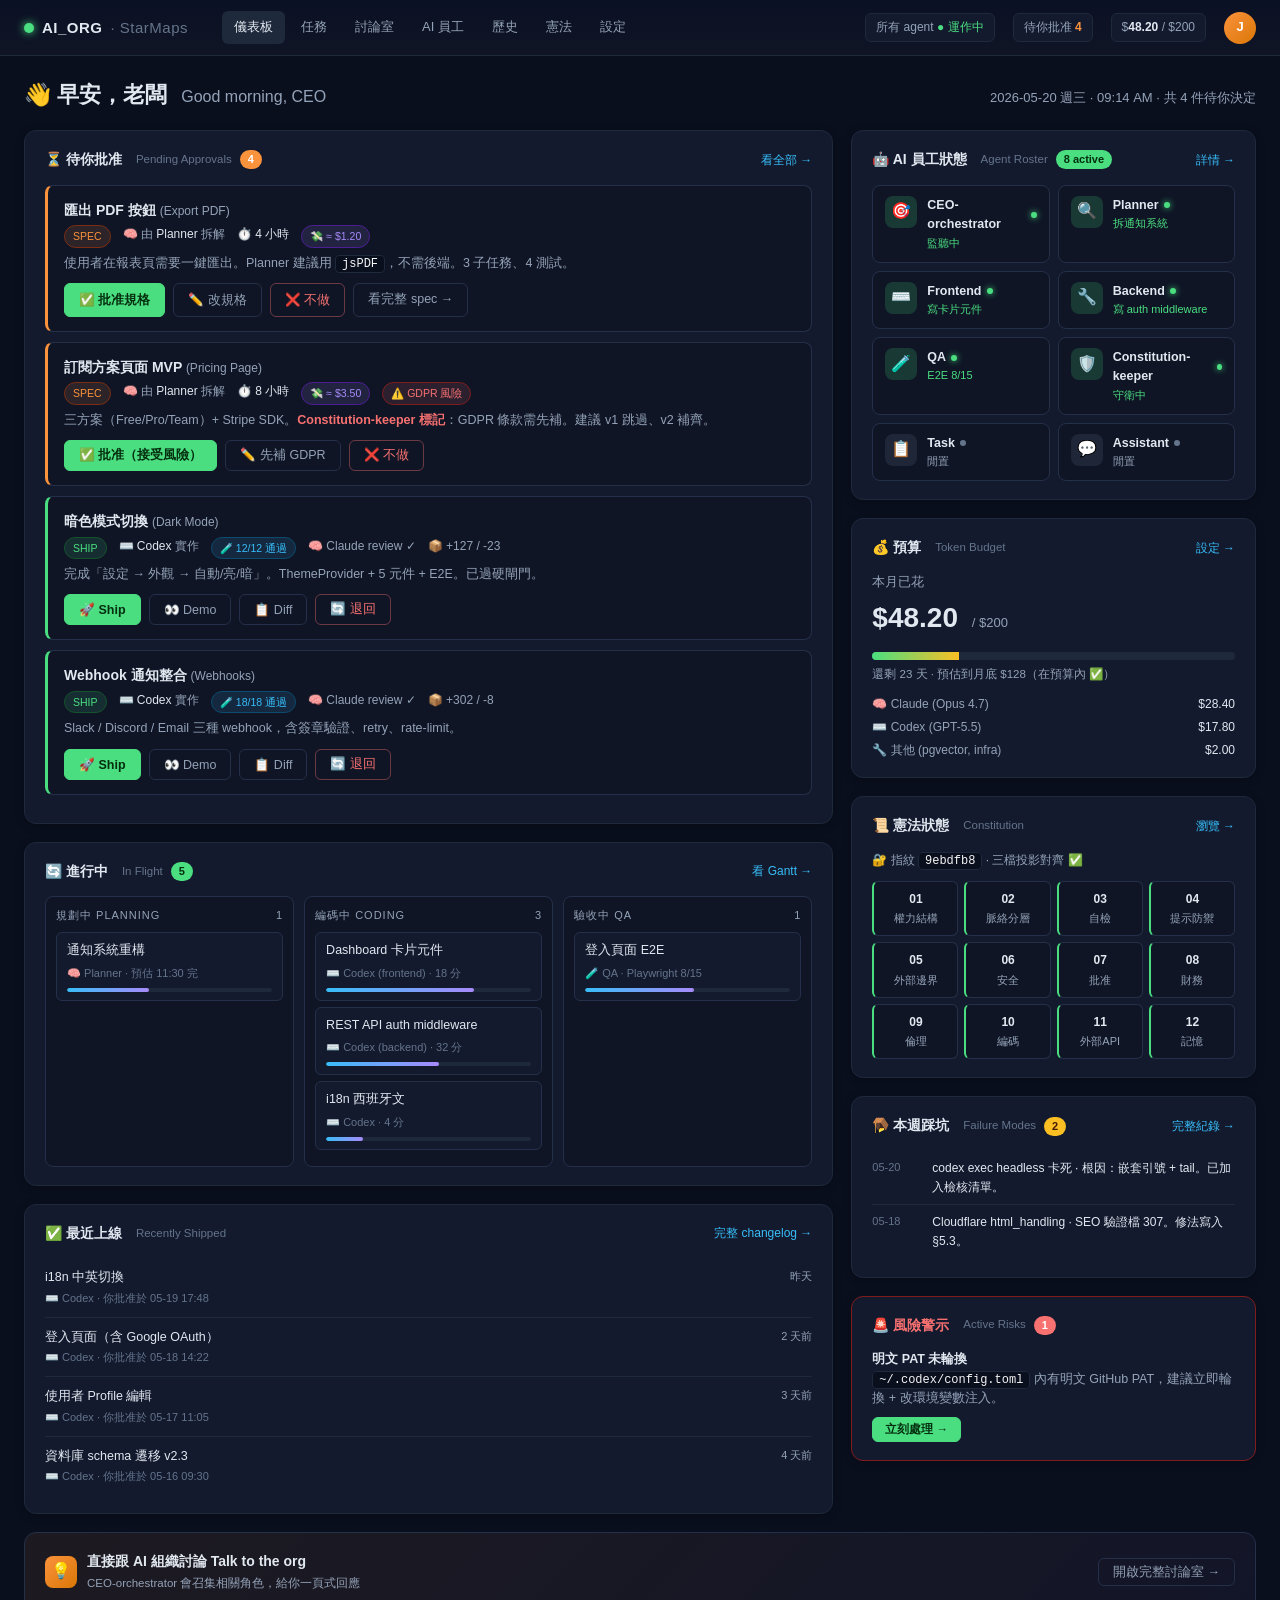
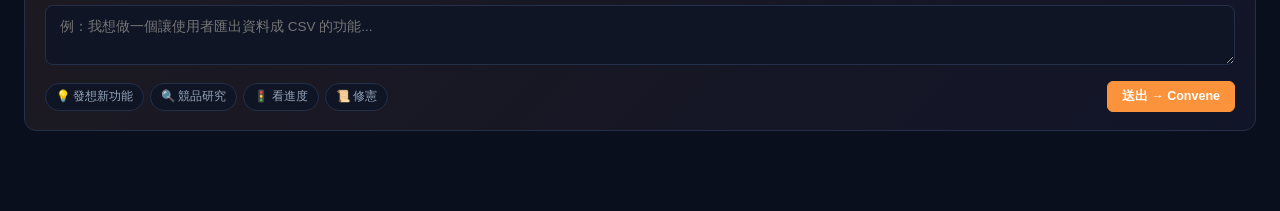
==== index.html @ 7b2057f3 "feat: AI_ORG dashboard demo — 7 interactive pages 7 static pages showing what a boss's day looks lik" ====
<!DOCTYPE html>
<html lang="zh-Hant">
<head>
<meta charset="UTF-8">
<title>AI_ORG · 儀表板 (Dashboard)</title>
<link rel="stylesheet" href="styles.css">
<style>
  .approval-item {
    background: var(--panel-2);
    border: 1px solid var(--border-soft);
    border-left: 3px solid var(--boss);
    border-radius: 8px;
    padding: 14px 16px;
    margin-bottom: 10px;
    transition: transform 0.15s, opacity 0.4s;
  }
  .approval-item.shipping { border-left-color: var(--ok); }
  .approval-item.removing { opacity: 0; transform: translateX(20px); }
  .approval-item .title { font-weight: 600; font-size: 14px; margin-bottom: 4px; }
  .approval-item .meta { font-size: 12px; color: var(--muted); display: flex; flex-wrap: wrap; gap: 12px; }
  .approval-item .meta span b { color: var(--text); font-weight: 500; }
  .approval-item .desc { font-size: 12.5px; color: var(--muted); margin: 6px 0 10px; }
  .approval-item .actions { display: flex; gap: 8px; margin-top: 4px; flex-wrap: wrap; }

  .kanban { display: grid; grid-template-columns: repeat(3, 1fr); gap: 10px; }
  .kanban-col { background: var(--panel-2); border: 1px solid var(--border-soft); border-radius: 8px; padding: 10px; min-height: 120px; }
  .kcol-head { font-size: 11px; color: var(--muted); text-transform: uppercase; letter-spacing: 1px; margin-bottom: 8px; display: flex; justify-content: space-between; }
  .kanban-card { background: var(--panel); border: 1px solid var(--border-soft); border-radius: 6px; padding: 8px 10px; margin-bottom: 6px; font-size: 12.5px; }
  .kanban-card .k-title { color: var(--text); margin-bottom: 4px; font-weight: 500; }
  .kanban-card .k-meta { color: var(--dim); font-size: 11px; }
  .progress { height: 4px; background: var(--border); border-radius: 999px; margin-top: 6px; overflow: hidden; }
  .progress .bar { height: 100%; background: linear-gradient(90deg, var(--accent), var(--accent-2)); border-radius: 999px; transition: width 0.5s; }

  .agents { display: grid; grid-template-columns: repeat(2, 1fr); gap: 8px; }
  .agent { background: var(--panel-2); border: 1px solid var(--border-soft); border-radius: 8px; padding: 10px 12px; display: flex; gap: 10px; }
  .agent .icon { width: 32px; height: 32px; border-radius: 8px; display: flex; align-items: center; justify-content: center; font-size: 16px; flex-shrink: 0; }
  .agent.active .icon { background: rgba(74,222,128,0.18); }
  .agent.idle .icon { background: rgba(100,116,139,0.18); }
  .agent .body { flex: 1; min-width: 0; }
  .agent .name { font-size: 12.5px; font-weight: 600; color: var(--text); display: flex; align-items: center; gap: 5px; }
  .agent .status { font-size: 11px; color: var(--muted); white-space: nowrap; overflow: hidden; text-overflow: ellipsis; }
  .agent.active .status { color: var(--ok); }
  .status-dot { width: 6px; height: 6px; border-radius: 50%; background: var(--dim); }
  .agent.active .status-dot { background: var(--ok); box-shadow: 0 0 6px var(--ok); }

  .stat-big { font-size: 28px; font-weight: 700; margin: 4px 0 0; }
  .stat-big .sub { font-size: 13px; color: var(--muted); font-weight: 400; margin-left: 6px; }
  .budget-bar { height: 8px; background: var(--border); border-radius: 999px; margin: 12px 0 6px; overflow: hidden; }
  .budget-bar .fill { height: 100%; background: linear-gradient(90deg, var(--ok), var(--warn)); }
  .breakdown { display: flex; flex-direction: column; gap: 4px; font-size: 12px; color: var(--muted); margin-top: 12px; }
  .breakdown .row { display: flex; justify-content: space-between; }
  .breakdown .row b { color: var(--text); font-weight: 500; }

  .ship-item { padding: 10px 0; border-bottom: 1px solid var(--border); display: flex; justify-content: space-between; font-size: 12.5px; }
  .ship-item:last-child { border-bottom: none; }
  .ship-item .ship-title { color: var(--text); font-weight: 500; }
  .ship-item .ship-meta { color: var(--dim); font-size: 11px; margin-top: 2px; }
  .ship-item .ship-time { color: var(--muted); font-size: 11px; white-space: nowrap; }

  .constitution-grid { display: grid; grid-template-columns: repeat(4, 1fr); gap: 6px; }
  .article { background: var(--panel-2); border: 1px solid var(--border-soft); border-radius: 6px; padding: 8px; text-align: center; font-size: 11px; color: var(--muted); border-left: 2px solid var(--ok); }
  .article b { display: block; color: var(--text); font-size: 12px; font-weight: 600; margin-bottom: 2px; }

  .ideate { background: linear-gradient(135deg, rgba(251,146,60,0.08), rgba(167,139,250,0.05)); border: 1px solid var(--border-soft); border-radius: 12px; padding: 18px 20px; margin-top: 18px; }
  .ideate textarea { width: 100%; background: var(--panel-2); border: 1px solid var(--border-soft); border-radius: 8px; color: var(--text); padding: 12px 14px; font-family: inherit; font-size: 13.5px; resize: vertical; min-height: 60px; margin-bottom: 10px; }
  .ideate textarea:focus { outline: none; border-color: var(--accent); }
  .quick-chips { display: flex; flex-wrap: wrap; gap: 6px; }
  .chip { background: var(--panel-2); border: 1px solid var(--border-soft); padding: 4px 10px; border-radius: 999px; font-size: 11.5px; color: var(--muted); cursor: pointer; }
  .chip:hover { color: var(--text); border-color: var(--accent); }

  .fm-item { display: flex; gap: 10px; padding: 8px 0; border-bottom: 1px solid var(--border); font-size: 12px; }
  .fm-item:last-child { border-bottom: none; }
  .fm-item .fm-date { color: var(--dim); flex-shrink: 0; font-size: 11px; min-width: 50px; }
  .fm-item b { color: var(--text); font-weight: 500; }

  @media (max-width: 1100px) { .kanban, .agents { grid-template-columns: 1fr; } .constitution-grid { grid-template-columns: repeat(3, 1fr); } }
</style>
</head>
<body>

<div id="topbar-slot" data-active="index"></div>

<div class="container">
  <div class="hero">
    <h1>👋 早安，老闆 <span class="greet">Good morning, CEO</span></h1>
    <div class="date">2026-05-20 週三 · 09:14 AM · 共 4 件待你決定</div>
  </div>

  <div class="grid">
    <div class="col">
      <!-- Pending Approvals -->
      <div class="card">
        <div class="card-head">
          <h3>⏳ 待你批准 <span class="en">Pending Approvals</span> <span class="count" id="pending-badge">4</span></h3>
          <a class="more" href="tasks.html">看全部 →</a>
        </div>

        <div id="approvals">
          <div class="approval-item" data-id="spec-pdf">
            <div class="title">匯出 PDF 按鈕 <span style="color:var(--muted);font-weight:400;font-size:12px">(Export PDF)</span></div>
            <div class="meta">
              <span class="badge spec">SPEC</span>
              <span>🧠 由 <b>Planner</b> 拆解</span>
              <span>⏱️ <b>4 小時</b></span>
              <span class="badge cost">💸 ≈ $1.20</span>
            </div>
            <div class="desc">使用者在報表頁需要一鍵匯出。Planner 建議用 <code>jsPDF</code>，不需後端。3 子任務、4 測試。</div>
            <div class="actions">
              <button class="btn primary" onclick="approveItem('spec-pdf', '✅ 匯出 PDF 已批准，Codex 已開工')">✅ 批准規格</button>
              <button class="btn" onclick="showToast('✏️','改規格 modal 開啟（demo）')">✏️ 改規格</button>
              <button class="btn danger" onclick="rejectItem('spec-pdf')">❌ 不做</button>
              <a class="btn ghost" href="tasks.html">看完整 spec →</a>
            </div>
          </div>

          <div class="approval-item" data-id="spec-pricing">
            <div class="title">訂閱方案頁面 MVP <span style="color:var(--muted);font-weight:400;font-size:12px">(Pricing Page)</span></div>
            <div class="meta">
              <span class="badge spec">SPEC</span>
              <span>🧠 由 <b>Planner</b> 拆解</span>
              <span>⏱️ <b>8 小時</b></span>
              <span class="badge cost">💸 ≈ $3.50</span>
              <span class="badge risk">⚠️ GDPR 風險</span>
            </div>
            <div class="desc">三方案（Free/Pro/Team）+ Stripe SDK。<b style="color:var(--danger)">Constitution-keeper 標記</b>：GDPR 條款需先補。建議 v1 跳過、v2 補齊。</div>
            <div class="actions">
              <button class="btn primary" onclick="approveItem('spec-pricing','✅ 訂閱方案已批准（接受 GDPR 風險）')">✅ 批准（接受風險）</button>
              <button class="btn" onclick="showToast('📜','將觸發修憲流程')">✏️ 先補 GDPR</button>
              <button class="btn danger" onclick="rejectItem('spec-pricing')">❌ 不做</button>
            </div>
          </div>

          <div class="approval-item shipping" data-id="ship-dark">
            <div class="title">暗色模式切換 <span style="color:var(--muted);font-weight:400;font-size:12px">(Dark Mode)</span></div>
            <div class="meta">
              <span class="badge ship">SHIP</span>
              <span>⌨️ <b>Codex</b> 實作</span>
              <span class="badge test">🧪 12/12 通過</span>
              <span>🧠 Claude review ✓</span>
              <span>📦 +127 / -23</span>
            </div>
            <div class="desc">完成「設定 → 外觀 → 自動/亮/暗」。ThemeProvider + 5 元件 + E2E。已過硬閘門。</div>
            <div class="actions">
              <button class="btn primary" onclick="approveItem('ship-dark','🚀 暗色模式已上線')">🚀 Ship</button>
              <button class="btn" onclick="showToast('👀','demo 影片載入中')">👀 Demo</button>
              <button class="btn" onclick="showToast('📋','diff viewer 開啟')">📋 Diff</button>
              <button class="btn danger" onclick="rejectItem('ship-dark')">🔄 退回</button>
            </div>
          </div>

          <div class="approval-item shipping" data-id="ship-webhook">
            <div class="title">Webhook 通知整合 <span style="color:var(--muted);font-weight:400;font-size:12px">(Webhooks)</span></div>
            <div class="meta">
              <span class="badge ship">SHIP</span>
              <span>⌨️ <b>Codex</b> 實作</span>
              <span class="badge test">🧪 18/18 通過</span>
              <span>🧠 Claude review ✓</span>
              <span>📦 +302 / -8</span>
            </div>
            <div class="desc">Slack / Discord / Email 三種 webhook，含簽章驗證、retry、rate-limit。</div>
            <div class="actions">
              <button class="btn primary" onclick="approveItem('ship-webhook','🚀 Webhook 已上線')">🚀 Ship</button>
              <button class="btn" onclick="showToast('👀','demo 載入')">👀 Demo</button>
              <button class="btn" onclick="showToast('📋','diff viewer 開啟')">📋 Diff</button>
              <button class="btn danger" onclick="rejectItem('ship-webhook')">🔄 退回</button>
            </div>
          </div>
        </div>

        <div id="approvals-empty" style="display:none; text-align:center; padding:30px; color:var(--muted)">
          🎉 全部處理完了！Inbox zero. 享受你的策略時間吧。
        </div>
      </div>

      <!-- Kanban -->
      <div class="card">
        <div class="card-head">
          <h3>🔄 進行中 <span class="en">In Flight</span> <span class="count ok">5</span></h3>
          <a class="more" href="tasks.html">看 Gantt →</a>
        </div>
        <div class="kanban">
          <div class="kanban-col">
            <div class="kcol-head"><span>規劃中 Planning</span><span>1</span></div>
            <div class="kanban-card">
              <div class="k-title">通知系統重構</div>
              <div class="k-meta">🧠 Planner · 預估 11:30 完</div>
              <div class="progress"><div class="bar" style="width:40%"></div></div>
            </div>
          </div>
          <div class="kanban-col">
            <div class="kcol-head"><span>編碼中 Coding</span><span>3</span></div>
            <div class="kanban-card">
              <div class="k-title">Dashboard 卡片元件</div>
              <div class="k-meta">⌨️ Codex (frontend) · 18 分</div>
              <div class="progress"><div class="bar" style="width:72%"></div></div>
            </div>
            <div class="kanban-card">
              <div class="k-title">REST API auth middleware</div>
              <div class="k-meta">⌨️ Codex (backend) · 32 分</div>
              <div class="progress"><div class="bar" style="width:55%"></div></div>
            </div>
            <div class="kanban-card">
              <div class="k-title">i18n 西班牙文</div>
              <div class="k-meta">⌨️ Codex · 4 分</div>
              <div class="progress"><div class="bar" style="width:18%"></div></div>
            </div>
          </div>
          <div class="kanban-col">
            <div class="kcol-head"><span>驗收中 QA</span><span>1</span></div>
            <div class="kanban-card">
              <div class="k-title">登入頁面 E2E</div>
              <div class="k-meta">🧪 QA · Playwright 8/15</div>
              <div class="progress"><div class="bar" style="width:53%"></div></div>
            </div>
          </div>
        </div>
      </div>

      <!-- Recent Ships -->
      <div class="card">
        <div class="card-head">
          <h3>✅ 最近上線 <span class="en">Recently Shipped</span></h3>
          <a class="more" href="history.html">完整 changelog →</a>
        </div>
        <div class="ship-item">
          <div>
            <div class="ship-title">i18n 中英切換</div>
            <div class="ship-meta">⌨️ Codex · 你批准於 05-19 17:48</div>
          </div>
          <div class="ship-time">昨天</div>
        </div>
        <div class="ship-item">
          <div>
            <div class="ship-title">登入頁面（含 Google OAuth）</div>
            <div class="ship-meta">⌨️ Codex · 你批准於 05-18 14:22</div>
          </div>
          <div class="ship-time">2 天前</div>
        </div>
        <div class="ship-item">
          <div>
            <div class="ship-title">使用者 Profile 編輯</div>
            <div class="ship-meta">⌨️ Codex · 你批准於 05-17 11:05</div>
          </div>
          <div class="ship-time">3 天前</div>
        </div>
        <div class="ship-item">
          <div>
            <div class="ship-title">資料庫 schema 遷移 v2.3</div>
            <div class="ship-meta">⌨️ Codex · 你批准於 05-16 09:30</div>
          </div>
          <div class="ship-time">4 天前</div>
        </div>
      </div>
    </div>

    <div class="col">
      <!-- Agents -->
      <div class="card">
        <div class="card-head">
          <h3>🤖 AI 員工狀態 <span class="en">Agent Roster</span> <span class="count ok">8 active</span></h3>
          <a class="more" href="agents.html">詳情 →</a>
        </div>
        <div class="agents">
          <div class="agent active"><div class="icon">🎯</div><div class="body"><div class="name">CEO-orchestrator <span class="status-dot"></span></div><div class="status">監聽中</div></div></div>
          <div class="agent active"><div class="icon">🔍</div><div class="body"><div class="name">Planner <span class="status-dot"></span></div><div class="status">拆通知系統</div></div></div>
          <div class="agent active"><div class="icon">⌨️</div><div class="body"><div class="name">Frontend <span class="status-dot"></span></div><div class="status">寫卡片元件</div></div></div>
          <div class="agent active"><div class="icon">🔧</div><div class="body"><div class="name">Backend <span class="status-dot"></span></div><div class="status">寫 auth middleware</div></div></div>
          <div class="agent active"><div class="icon">🧪</div><div class="body"><div class="name">QA <span class="status-dot"></span></div><div class="status">E2E 8/15</div></div></div>
          <div class="agent active"><div class="icon">🛡️</div><div class="body"><div class="name">Constitution-keeper <span class="status-dot"></span></div><div class="status">守衛中</div></div></div>
          <div class="agent idle"><div class="icon">📋</div><div class="body"><div class="name">Task <span class="status-dot"></span></div><div class="status">閒置</div></div></div>
          <div class="agent idle"><div class="icon">💬</div><div class="body"><div class="name">Assistant <span class="status-dot"></span></div><div class="status">閒置</div></div></div>
        </div>
      </div>

      <!-- Budget -->
      <div class="card">
        <div class="card-head">
          <h3>💰 預算 <span class="en">Token Budget</span></h3>
          <a class="more" href="settings.html">設定 →</a>
        </div>
        <div style="font-size:12.5px;color:var(--muted)">本月已花</div>
        <div class="stat-big">$48.20 <span class="sub">/ $200</span></div>
        <div class="budget-bar"><div class="fill" style="width:24%"></div></div>
        <div style="font-size:11.5px;color:var(--muted)">還剩 23 天 · 預估到月底 $128（在預算內 ✅）</div>
        <div class="breakdown">
          <div class="row"><span>🧠 Claude (Opus 4.7)</span> <b>$28.40</b></div>
          <div class="row"><span>⌨️ Codex (GPT-5.5)</span> <b>$17.80</b></div>
          <div class="row"><span>🔧 其他 (pgvector, infra)</span> <b>$2.00</b></div>
        </div>
      </div>

      <!-- Constitution -->
      <div class="card">
        <div class="card-head">
          <h3>📜 憲法狀態 <span class="en">Constitution</span></h3>
          <a class="more" href="constitution.html">瀏覽 →</a>
        </div>
        <div style="font-size:12px;color:var(--muted);margin-bottom:10px">
          🔐 指紋 <code>9ebdfb8</code> · 三檔投影對齊 ✅
        </div>
        <div class="constitution-grid">
          <div class="article"><b>01</b>權力結構</div>
          <div class="article"><b>02</b>脈絡分層</div>
          <div class="article"><b>03</b>自檢</div>
          <div class="article"><b>04</b>提示防禦</div>
          <div class="article"><b>05</b>外部邊界</div>
          <div class="article"><b>06</b>安全</div>
          <div class="article"><b>07</b>批准</div>
          <div class="article"><b>08</b>財務</div>
          <div class="article"><b>09</b>倫理</div>
          <div class="article"><b>10</b>編碼</div>
          <div class="article"><b>11</b>外部API</div>
          <div class="article"><b>12</b>記憶</div>
        </div>
      </div>

      <!-- Failure modes -->
      <div class="card">
        <div class="card-head">
          <h3>🪤 本週踩坑 <span class="en">Failure Modes</span> <span class="count warn">2</span></h3>
          <a class="more" href="history.html">完整紀錄 →</a>
        </div>
        <div class="fm-item">
          <div class="fm-date">05-20</div>
          <div><b>codex exec headless 卡死</b> · 根因：嵌套引號 + tail。已加入檢核清單。</div>
        </div>
        <div class="fm-item">
          <div class="fm-date">05-18</div>
          <div><b>Cloudflare html_handling</b> · SEO 驗證檔 307。修法寫入 §5.3。</div>
        </div>
      </div>

      <!-- Risk -->
      <div class="card" style="border-color:#7f1d1d">
        <div class="card-head">
          <h3 style="color:var(--danger)">🚨 風險警示 <span class="en">Active Risks</span> <span class="count" style="background:var(--danger)">1</span></h3>
        </div>
        <div style="font-size:12.5px;color:var(--muted)">
          <b style="color:var(--text)">明文 PAT 未輪換</b><br>
          <code>~/.codex/config.toml</code> 內有明文 GitHub PAT，建議立即輪換 + 改環境變數注入。
          <div style="margin-top:8px"><button class="btn primary" style="padding:4px 12px;font-size:11.5px" onclick="showToast('🛡️','已開啟輪換流程')">立刻處理 →</button></div>
        </div>
      </div>
    </div>
  </div>

  <!-- Ideate -->
  <div class="ideate">
    <div style="display:flex;align-items:center;gap:10px;margin-bottom:12px">
      <div style="width:32px;height:32px;border-radius:8px;background:linear-gradient(135deg,var(--boss),#d97706);display:flex;align-items:center;justify-content:center;font-size:16px">💡</div>
      <div>
        <h3 style="margin:0;font-size:14px">直接跟 AI 組織討論 <span class="en">Talk to the org</span></h3>
        <div style="font-size:11.5px;color:var(--muted);margin-top:2px">CEO-orchestrator 會召集相關角色，給你一頁式回應</div>
      </div>
      <div style="margin-left:auto"><a href="discuss.html" class="btn ghost">開啟完整討論室 →</a></div>
    </div>
    <textarea id="ideate-input" placeholder="例：我想做一個讓使用者匯出資料成 CSV 的功能..."></textarea>
    <div style="display:flex;justify-content:space-between;align-items:center;flex-wrap:wrap;gap:8px">
      <div class="quick-chips">
        <span class="chip" onclick="fillIdeate('我想做一個新功能：')">💡 發想新功能</span>
        <span class="chip" onclick="fillIdeate('看看競品怎麼做：')">🔍 競品研究</span>
        <span class="chip" onclick="fillIdeate('現在所有任務進度怎樣？')">🚦 看進度</span>
        <span class="chip" onclick="fillIdeate('以後所有功能都要支援：')">📜 修憲</span>
      </div>
      <button class="btn boss" onclick="sendIdeate()">送出 → Convene</button>
    </div>
  </div>
</div>

<script src="shared.js"></script>
<script>
  function approveItem(id, msg) {
    const el = document.querySelector(`.approval-item[data-id="${id}"]`);
    if (!el) return;
    el.classList.add('removing');
    setTimeout(() => { el.remove(); updateCount(); showToast('✅', msg); }, 400);
  }
  function rejectItem(id) {
    const el = document.querySelector(`.approval-item[data-id="${id}"]`);
    if (!el) return;
    el.classList.add('removing');
    setTimeout(() => { el.remove(); updateCount(); showToast('🔄', '已退回，已通知 Planner 重做'); }, 400);
  }
  function updateCount() {
    const remaining = document.querySelectorAll('.approval-item').length;
    document.getElementById('pending-badge').textContent = remaining;
    if (remaining === 0) {
      document.getElementById('approvals-empty').style.display = 'block';
      document.getElementById('pending-badge').classList.add('ok');
    }
  }
  function fillIdeate(text) {
    const input = document.getElementById('ideate-input');
    input.value = text; input.focus();
    input.setSelectionRange(input.value.length, input.value.length);
  }
  function sendIdeate() {
    const v = document.getElementById('ideate-input').value.trim();
    if (!v) return showToast('⚠️','請先輸入內容', true);
    showToast('🎯','CEO-orchestrator 已收到，正在召集相關角色...');
    setTimeout(() => location.href = 'discuss.html', 800);
  }
  document.getElementById('ideate-input').addEventListener('keydown', e => {
    if ((e.ctrlKey || e.metaKey) && e.key === 'Enter') sendIdeate();
  });
  setInterval(() => {
    document.querySelectorAll('.kanban-card .bar').forEach(b => {
      const w = parseInt(b.style.width);
      if (w < 95) b.style.width = Math.min(95, w + Math.random()*2) + '%';
    });
  }, 4000);
</script>
</body>
</html>
---- styles.css ----
/* ===========================================
   AI_ORG · Shared Stylesheet
   =========================================== */
:root {
  --bg: #0a0f1e;
  --panel: #131a2e;
  --panel-2: #0f1525;
  --border: #1e293b;
  --border-soft: #243049;
  --text: #e2e8f0;
  --muted: #94a3b8;
  --dim: #64748b;
  --accent: #38bdf8;
  --accent-2: #a78bfa;
  --boss: #fb923c;
  --ok: #4ade80;
  --warn: #fbbf24;
  --danger: #f87171;
}
* { box-sizing: border-box; }
html, body { margin: 0; padding: 0; }
body {
  font-family: -apple-system, "PingFang TC", "Microsoft JhengHei", "Segoe UI", sans-serif;
  background: var(--bg);
  color: var(--text);
  font-size: 14px;
  line-height: 1.55;
  min-height: 100vh;
}
a { color: var(--accent); text-decoration: none; }
code { background: var(--bg); border: 1px solid var(--border); padding: 1px 6px; border-radius: 4px; font-size: 12px; color: #f5f5f5; }

/* ===== Top Bar ===== */
.topbar {
  height: 56px;
  padding: 0 24px;
  background: linear-gradient(180deg, #0b1124, var(--panel-2));
  border-bottom: 1px solid var(--border);
  display: flex;
  align-items: center;
  gap: 18px;
  position: sticky;
  top: 0;
  z-index: 10;
  backdrop-filter: blur(8px);
}
.logo {
  font-weight: 700;
  font-size: 15px;
  letter-spacing: 0.5px;
  color: var(--text);
  display: flex;
  align-items: center;
  gap: 8px;
}
.logo .dot {
  width: 10px; height: 10px; border-radius: 50%;
  background: var(--ok);
  box-shadow: 0 0 8px var(--ok);
  animation: pulse 2s infinite;
}
@keyframes pulse {
  0%, 100% { opacity: 1; }
  50% { opacity: 0.4; }
}
.nav { display: flex; gap: 4px; margin-left: 16px; }
.nav a {
  color: var(--muted);
  padding: 6px 12px;
  border-radius: 6px;
  font-size: 13px;
  cursor: pointer;
}
.nav a.active { color: var(--text); background: var(--border); }
.nav a:hover { color: var(--text); }
.topbar .spacer { flex: 1; }
.topbar .stat {
  font-size: 12px;
  color: var(--muted);
  padding: 4px 10px;
  border-radius: 6px;
  background: var(--panel);
  border: 1px solid var(--border);
}
.topbar .stat b { color: var(--text); }
.topbar .stat .ok { color: var(--ok); }
.topbar .stat .boss { color: var(--boss); }
.avatar {
  width: 32px; height: 32px;
  border-radius: 50%;
  background: linear-gradient(135deg, var(--boss), #d97706);
  display: flex; align-items: center; justify-content: center;
  font-size: 13px; font-weight: 600; color: #fff;
  cursor: pointer;
}

/* ===== Container & Hero ===== */
.container {
  max-width: 1480px;
  margin: 0 auto;
  padding: 22px 24px 80px;
}
.hero {
  display: flex;
  align-items: baseline;
  justify-content: space-between;
  gap: 16px;
  margin-bottom: 18px;
  flex-wrap: wrap;
}
.hero h1 { margin: 0; font-size: 22px; font-weight: 700; }
.hero h1 .greet { color: var(--muted); font-weight: 400; font-size: 16px; margin-left: 8px; }
.hero .date { color: var(--muted); font-size: 13px; }

/* ===== Cards ===== */
.grid { display: grid; grid-template-columns: 2fr 1fr; gap: 18px; }
.col { display: flex; flex-direction: column; gap: 18px; min-width: 0; }
.card {
  background: var(--panel);
  border: 1px solid var(--border);
  border-radius: 12px;
  padding: 18px 20px;
  box-shadow: 0 2px 8px rgba(0,0,0,0.25);
}
.card .card-head {
  display: flex;
  align-items: center;
  justify-content: space-between;
  margin-bottom: 14px;
  gap: 8px;
  flex-wrap: wrap;
}
.card .card-head h3 {
  margin: 0;
  font-size: 14px;
  font-weight: 600;
  color: var(--text);
  display: flex; align-items: center; gap: 8px;
}
.card .card-head .en { font-size: 11.5px; color: var(--dim); font-weight: 400; margin-left: 6px; }
.card .card-head .count {
  background: var(--boss); color: #fff;
  padding: 1px 8px; border-radius: 999px;
  font-size: 11px; font-weight: 600;
}
.card .card-head .count.ok { background: var(--ok); color: #052e0e; }
.card .card-head .count.warn { background: var(--warn); color: #451a03; }
.card .card-head .more { font-size: 12px; color: var(--accent); cursor: pointer; }
.card .card-head .more:hover { text-decoration: underline; }

/* ===== Badges & Buttons ===== */
.badge {
  display: inline-block;
  font-size: 10.5px;
  padding: 2px 8px;
  border-radius: 999px;
  font-weight: 500;
  border: 1px solid var(--border-soft);
}
.badge.spec { background: rgba(251,146,60,0.12); color: var(--boss); border-color: #7c2d12; }
.badge.ship { background: rgba(74,222,128,0.12); color: var(--ok); border-color: #14532d; }
.badge.risk { background: rgba(248,113,113,0.12); color: var(--danger); border-color: #7f1d1d; }
.badge.cost { background: rgba(167,139,250,0.12); color: var(--accent-2); border-color: #4c1d95; }
.badge.test { background: rgba(56,189,248,0.12); color: var(--accent); border-color: #0c4a6e; }
.badge.muted { background: rgba(100,116,139,0.12); color: var(--muted); border-color: var(--border); }

.btn {
  padding: 6px 14px;
  border-radius: 6px;
  font-size: 12.5px;
  font-weight: 500;
  cursor: pointer;
  border: 1px solid var(--border-soft);
  background: transparent;
  color: var(--muted);
  transition: all 0.15s;
  font-family: inherit;
}
.btn:hover { color: var(--text); border-color: var(--dim); }
.btn.primary { background: var(--ok); color: #052e0e; border-color: var(--ok); font-weight: 600; }
.btn.primary:hover { background: #22c55e; }
.btn.danger { color: var(--danger); border-color: rgba(248,113,113,0.4); }
.btn.danger:hover { background: rgba(248,113,113,0.1); border-color: var(--danger); }
.btn.boss { background: var(--boss); color: #fff; border-color: var(--boss); font-weight: 600; }
.btn.boss:hover { background: #ea7c1d; }
.btn.ghost { color: var(--muted); }

/* ===== Toast ===== */
.toast {
  position: fixed;
  bottom: 24px; right: 24px;
  background: var(--panel);
  border: 1px solid var(--ok);
  border-radius: 10px;
  padding: 12px 18px;
  color: var(--text);
  font-size: 13px;
  box-shadow: 0 8px 24px rgba(0,0,0,0.4);
  transform: translateY(120%);
  opacity: 0;
  transition: all 0.3s;
  z-index: 100;
  display: flex;
  align-items: center;
  gap: 10px;
  max-width: 400px;
}
.toast.show { transform: translateY(0); opacity: 1; }
.toast.error { border-color: var(--danger); }

/* ===== Tables ===== */
table { width: 100%; border-collapse: collapse; font-size: 13px; }
th, td { text-align: left; padding: 10px 12px; border-bottom: 1px solid var(--border); vertical-align: top; }
th { color: var(--accent); font-weight: 600; font-size: 12px; text-transform: uppercase; letter-spacing: 0.5px; }
tr:hover td { background: rgba(56,189,248,0.04); }
td .en { color: var(--dim); font-size: 11.5px; }

/* ===== Filter bar ===== */
.filter-bar {
  display: flex; gap: 8px; flex-wrap: wrap;
  margin-bottom: 14px;
}
.filter-bar .chip {
  background: var(--panel-2);
  border: 1px solid var(--border-soft);
  color: var(--muted);
  padding: 5px 12px;
  border-radius: 999px;
  font-size: 12px;
  cursor: pointer;
}
.filter-bar .chip.active { background: var(--accent); color: #052e0e; border-color: var(--accent); font-weight: 600; }
.filter-bar .chip:hover:not(.active) { color: var(--text); border-color: var(--accent); }
.filter-bar input.search {
  flex: 1; min-width: 200px;
  background: var(--panel-2);
  border: 1px solid var(--border-soft);
  color: var(--text);
  padding: 6px 12px;
  border-radius: 6px;
  font-size: 12.5px;
  font-family: inherit;
}
.filter-bar input.search:focus { outline: none; border-color: var(--accent); }

/* ===== Responsive ===== */
@media (max-width: 1100px) {
  .grid { grid-template-columns: 1fr; }
}
@media (max-width: 700px) {
  .nav { display: none; }
  .topbar .stat { display: none; }
  .topbar .stat.always { display: block; }
}
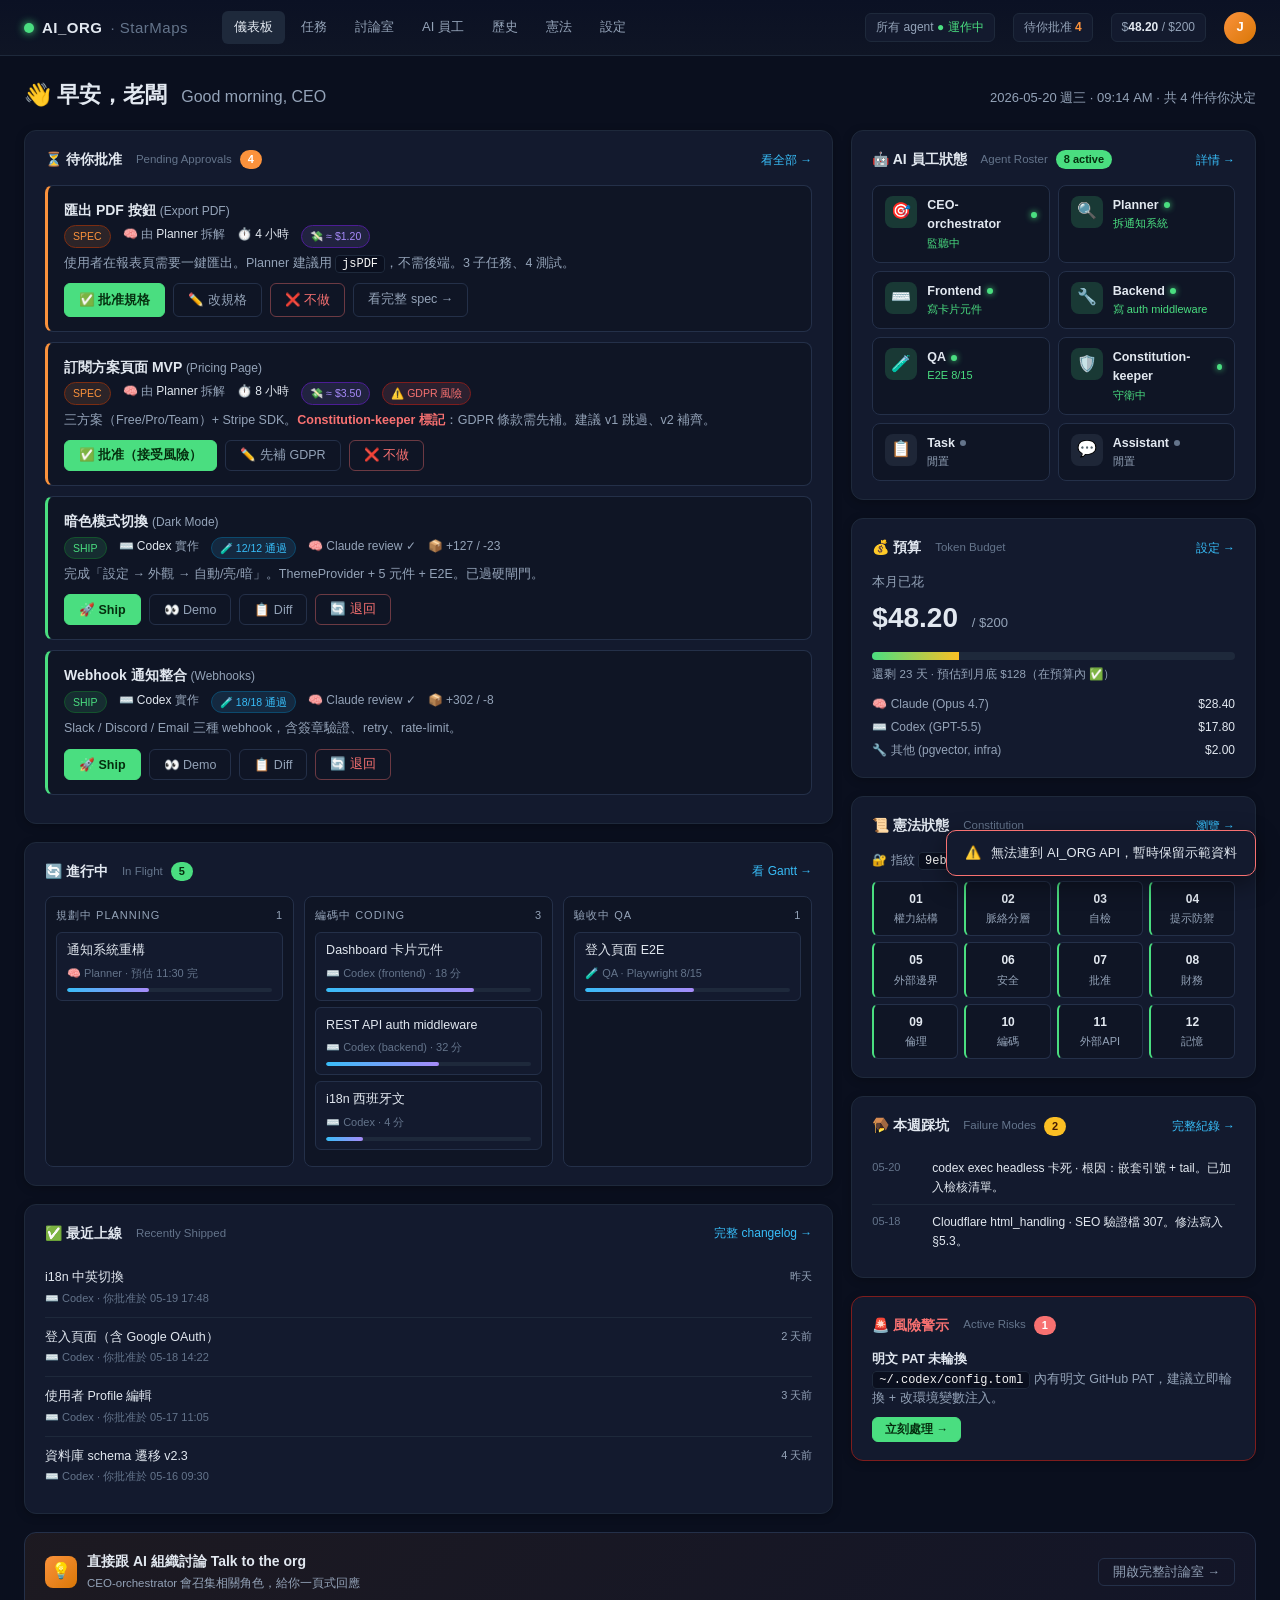
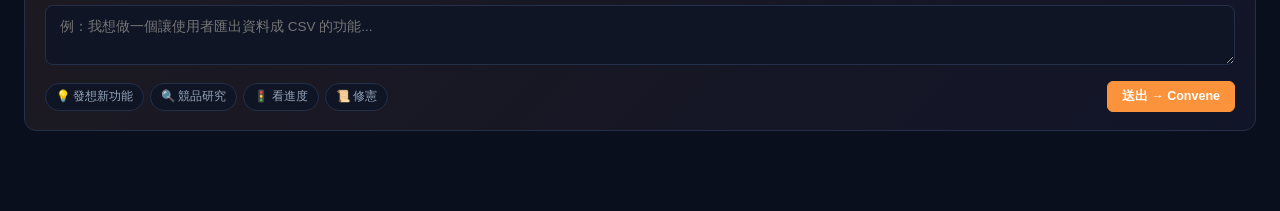
==== commit eb6bc53d: "feat: T-0019 — dashboard-api.js + index.html 接 FastAPI fetch(/tasks?status=awaiting_approval + /agen" ====
--- a/index.html
+++ b/index.html
@@ -4,6 +4,8 @@
 <meta charset="UTF-8">
 <title>AI_ORG · 儀表板 (Dashboard)</title>
 <link rel="stylesheet" href="styles.css">
+<script src="shared.js" defer></script>
+<script src="dashboard-api.js" defer></script>
 <style>
   .approval-item {
     background: var(--panel-2);
@@ -367,7 +369,6 @@
   </div>
 </div>
 
-<script src="shared.js"></script>
 <script>
   function approveItem(id, msg) {
     const el = document.querySelector(`.approval-item[data-id="${id}"]`);
@@ -384,6 +385,10 @@
   function updateCount() {
     const remaining = document.querySelectorAll('.approval-item').length;
     document.getElementById('pending-badge').textContent = remaining;
+    const topbarCount = document.querySelector('.topbar .stat .boss');
+    if (topbarCount) topbarCount.textContent = remaining;
+    const heroDate = document.querySelector('.hero .date');
+    if (heroDate) heroDate.textContent = `2026-05-20 週三 · 09:14 AM · 共 ${remaining} 件待你決定`;
     if (remaining === 0) {
       document.getElementById('approvals-empty').style.display = 'block';
       document.getElementById('pending-badge').classList.add('ok');
@@ -409,6 +414,140 @@
       if (w < 95) b.style.width = Math.min(95, w + Math.random()*2) + '%';
     });
   }, 4000);
+
+  document.addEventListener('DOMContentLoaded', () => {
+    const approvalsEl = document.getElementById('approvals');
+    const emptyEl = document.getElementById('approvals-empty');
+    const pendingBadge = document.getElementById('pending-badge');
+    const agentsGrid = document.querySelector('.agents');
+    const agentCount = document.querySelector('.agents')?.closest('.card')?.querySelector('.count.ok');
+
+    function createText(tag, className, text) {
+      const el = document.createElement(tag);
+      if (className) el.className = className;
+      el.textContent = text || '';
+      return el;
+    }
+
+    function getTaskId(task) {
+      return task.task_id || task.id || task.slug || '';
+    }
+
+    function updateApprovalCounter(count) {
+      if (pendingBadge) {
+        pendingBadge.textContent = count;
+        pendingBadge.classList.toggle('ok', count === 0);
+      }
+
+      const topbarCount = document.querySelector('.topbar .stat .boss');
+      if (topbarCount) topbarCount.textContent = count;
+
+      const heroDate = document.querySelector('.hero .date');
+      if (heroDate) {
+        heroDate.textContent = `2026-05-20 週三 · 09:14 AM · 共 ${count} 件待你決定`;
+      }
+    }
+
+    function renderApprovals(list) {
+      if (!approvalsEl || !emptyEl) return;
+      approvalsEl.replaceChildren();
+      emptyEl.style.display = list.length ? 'none' : 'block';
+      updateApprovalCounter(list.length);
+
+      list.forEach(task => {
+        const id = getTaskId(task);
+        const item = document.createElement('div');
+        item.className = 'approval-item';
+        item.dataset.id = id;
+
+        item.appendChild(createText('div', 'title', task.title || id || '未命名任務'));
+
+        const meta = document.createElement('div');
+        meta.className = 'meta';
+        const status = createText('span', 'badge spec', 'SPEC');
+        meta.appendChild(status);
+        meta.appendChild(createText('span', '', `由 ${task.executor || task.role || 'unknown'} 執行`));
+        meta.appendChild(createText('span', 'badge risk', `風險 ${task.risk_tier || 'daily'}`));
+        meta.appendChild(createText('span', 'badge muted', id));
+        item.appendChild(meta);
+
+        item.appendChild(createText('div', 'desc', task.summary || task.description || '等待你批准後繼續執行。'));
+
+        const actions = document.createElement('div');
+        actions.className = 'actions';
+
+        const approve = createText('button', 'btn primary', '批准');
+        approve.type = 'button';
+        approve.addEventListener('click', () => submitTaskDecision(id, 'approve'));
+
+        const reject = createText('button', 'btn danger', '退回');
+        reject.type = 'button';
+        reject.addEventListener('click', () => submitTaskDecision(id, 'reject'));
+
+        actions.append(approve, reject);
+        item.appendChild(actions);
+        approvalsEl.appendChild(item);
+      });
+    }
+
+    function renderAgents(roles) {
+      if (!agentsGrid || !roles) return;
+      const entries = Array.isArray(roles) ? roles : Object.entries(roles);
+      agentsGrid.replaceChildren();
+
+      entries.forEach(entry => {
+        const role = Array.isArray(entry) ? entry[0] : entry.name;
+        const config = Array.isArray(entry) ? entry[1] : entry;
+        const name = config.name || role;
+        const engine = config.engine || config.model || config.runtime || 'ready';
+
+        const item = document.createElement('div');
+        item.className = 'agent active';
+        item.appendChild(createText('div', 'icon', config.icon || '🤖'));
+
+        const body = document.createElement('div');
+        body.className = 'body';
+        const nameEl = createText('div', 'name', name);
+        nameEl.appendChild(createText('span', 'status-dot', ''));
+        body.appendChild(nameEl);
+        body.appendChild(createText('div', 'status', engine));
+
+        item.appendChild(body);
+        agentsGrid.appendChild(item);
+      });
+
+      if (agentCount) agentCount.textContent = `${entries.length} active`;
+    }
+
+    async function submitTaskDecision(id, action) {
+      if (!id) return;
+      try {
+        const response = await fetch(`${window.API_BASE}/tasks/${encodeURIComponent(id)}/${action}`, {
+          method: 'POST',
+          headers: { Accept: 'application/json' },
+        });
+        if (!response.ok) throw new Error(`HTTP ${response.status}`);
+        if (action === 'approve') {
+          approveItem(id, '已批准任務');
+        } else {
+          rejectItem(id);
+        }
+      } catch (error) {
+        console.warn(`[dashboard] ${action} failed`, error);
+        showToast('⚠️', '任務狀態更新失敗，請稍後再試', true);
+      }
+    }
+
+    window.approveDashboardTask = id => submitTaskDecision(id, 'approve');
+    window.rejectDashboardTask = id => submitTaskDecision(id, 'reject');
+
+    if (typeof pollDashboard === 'function') {
+      pollDashboard(5000, ({ approvals, agents }) => {
+        renderApprovals(approvals);
+        renderAgents(agents.roles || agents);
+      });
+    }
+  });
 </script>
 </body>
 </html>
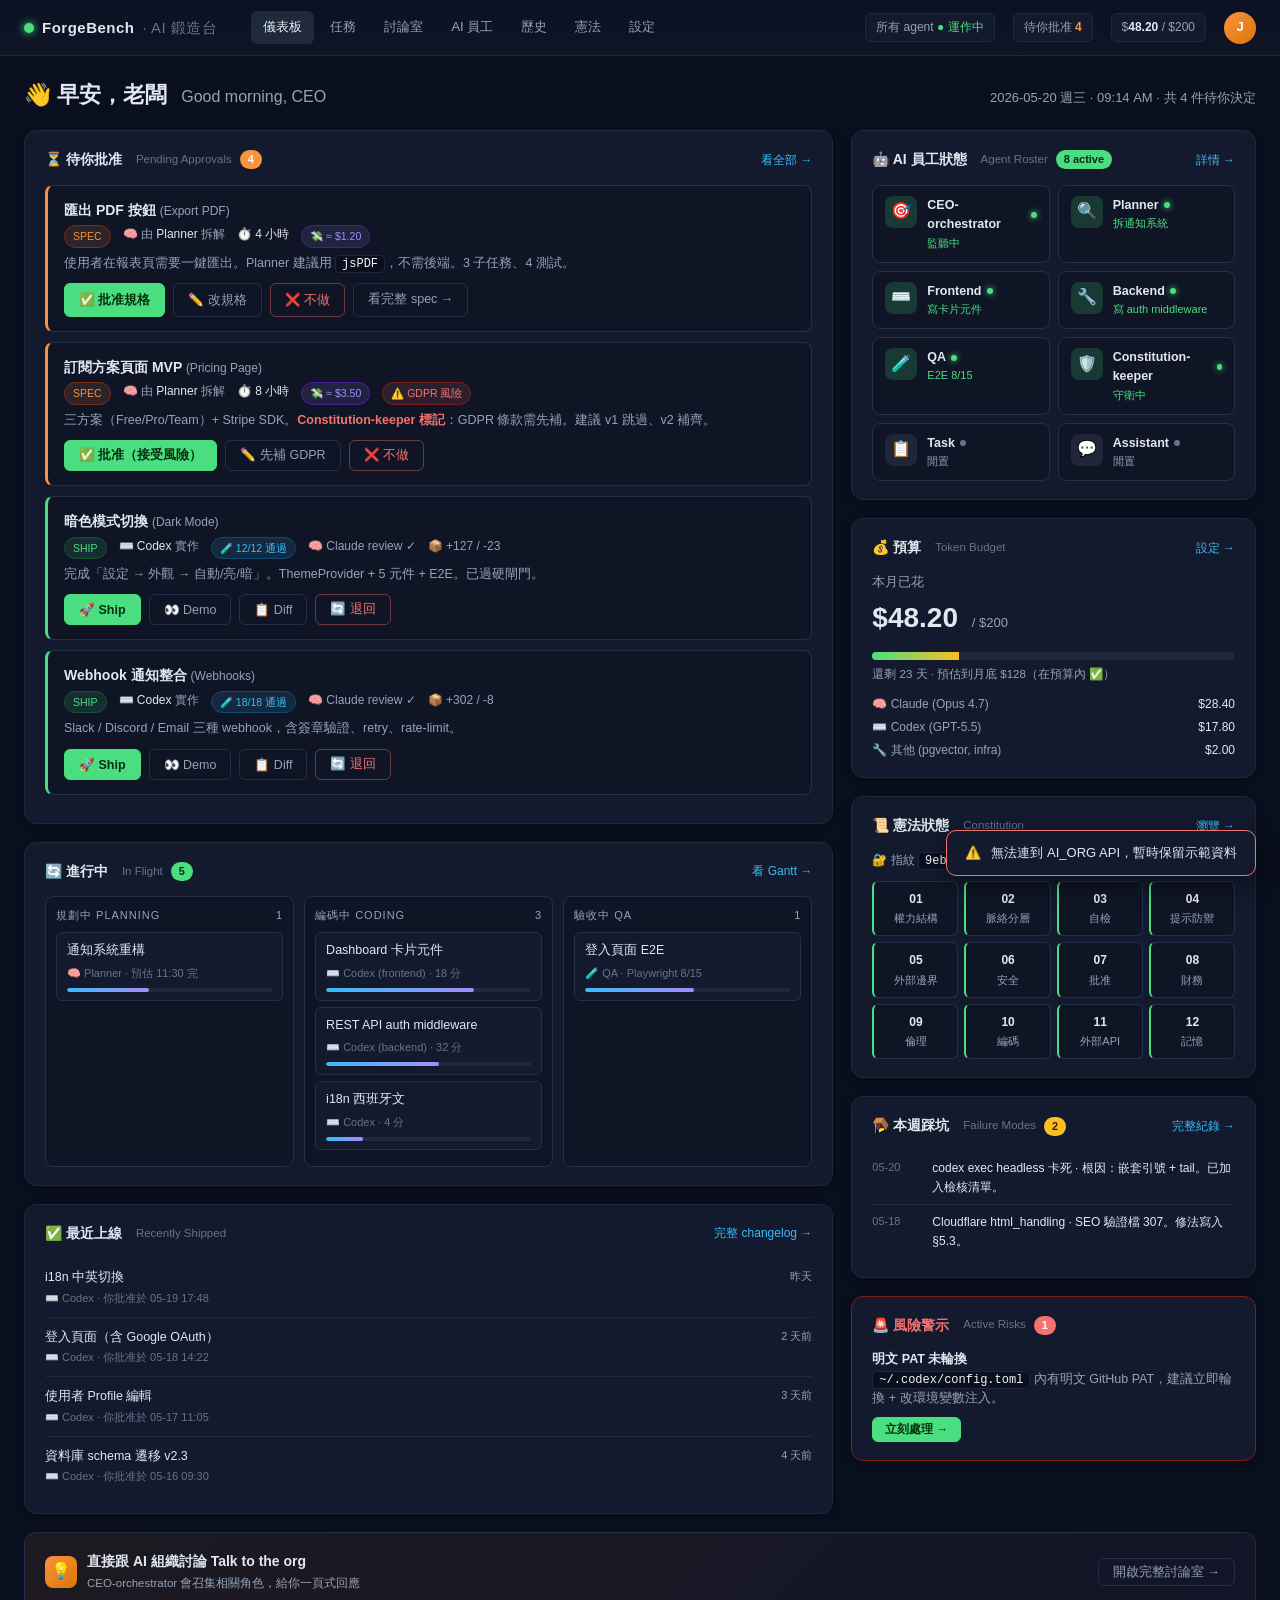
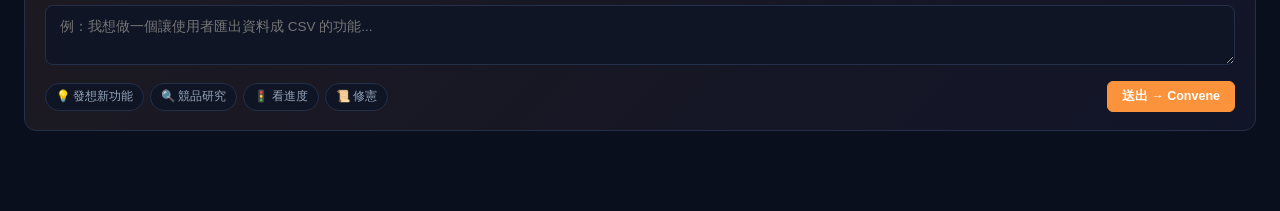
==== commit c435de4d: "feat(brand): ForgeBench｜AI 鍛造台 全面套用 — 7 頁 <title> 改 ForgeBench / 左上 logo 改 ForgeBench · AI 鍛造台 / age" ====
--- a/index.html
+++ b/index.html
@@ -2,7 +2,7 @@
 <html lang="zh-Hant">
 <head>
 <meta charset="UTF-8">
-<title>AI_ORG · 儀表板 (Dashboard)</title>
+<title>ForgeBench · 儀表板 (Dashboard)</title>
 <link rel="stylesheet" href="styles.css">
 <script src="shared.js" defer></script>
 <script src="dashboard-api.js" defer></script>
--- a/styles.css
+++ b/styles.css
@@ -1,5 +1,5 @@
 /* ===========================================
-   AI_ORG · Shared Stylesheet
+   ForgeBench｜AI 鍛造台 · Shared Stylesheet
    =========================================== */
 :root {
   --bg: #0a0f1e;
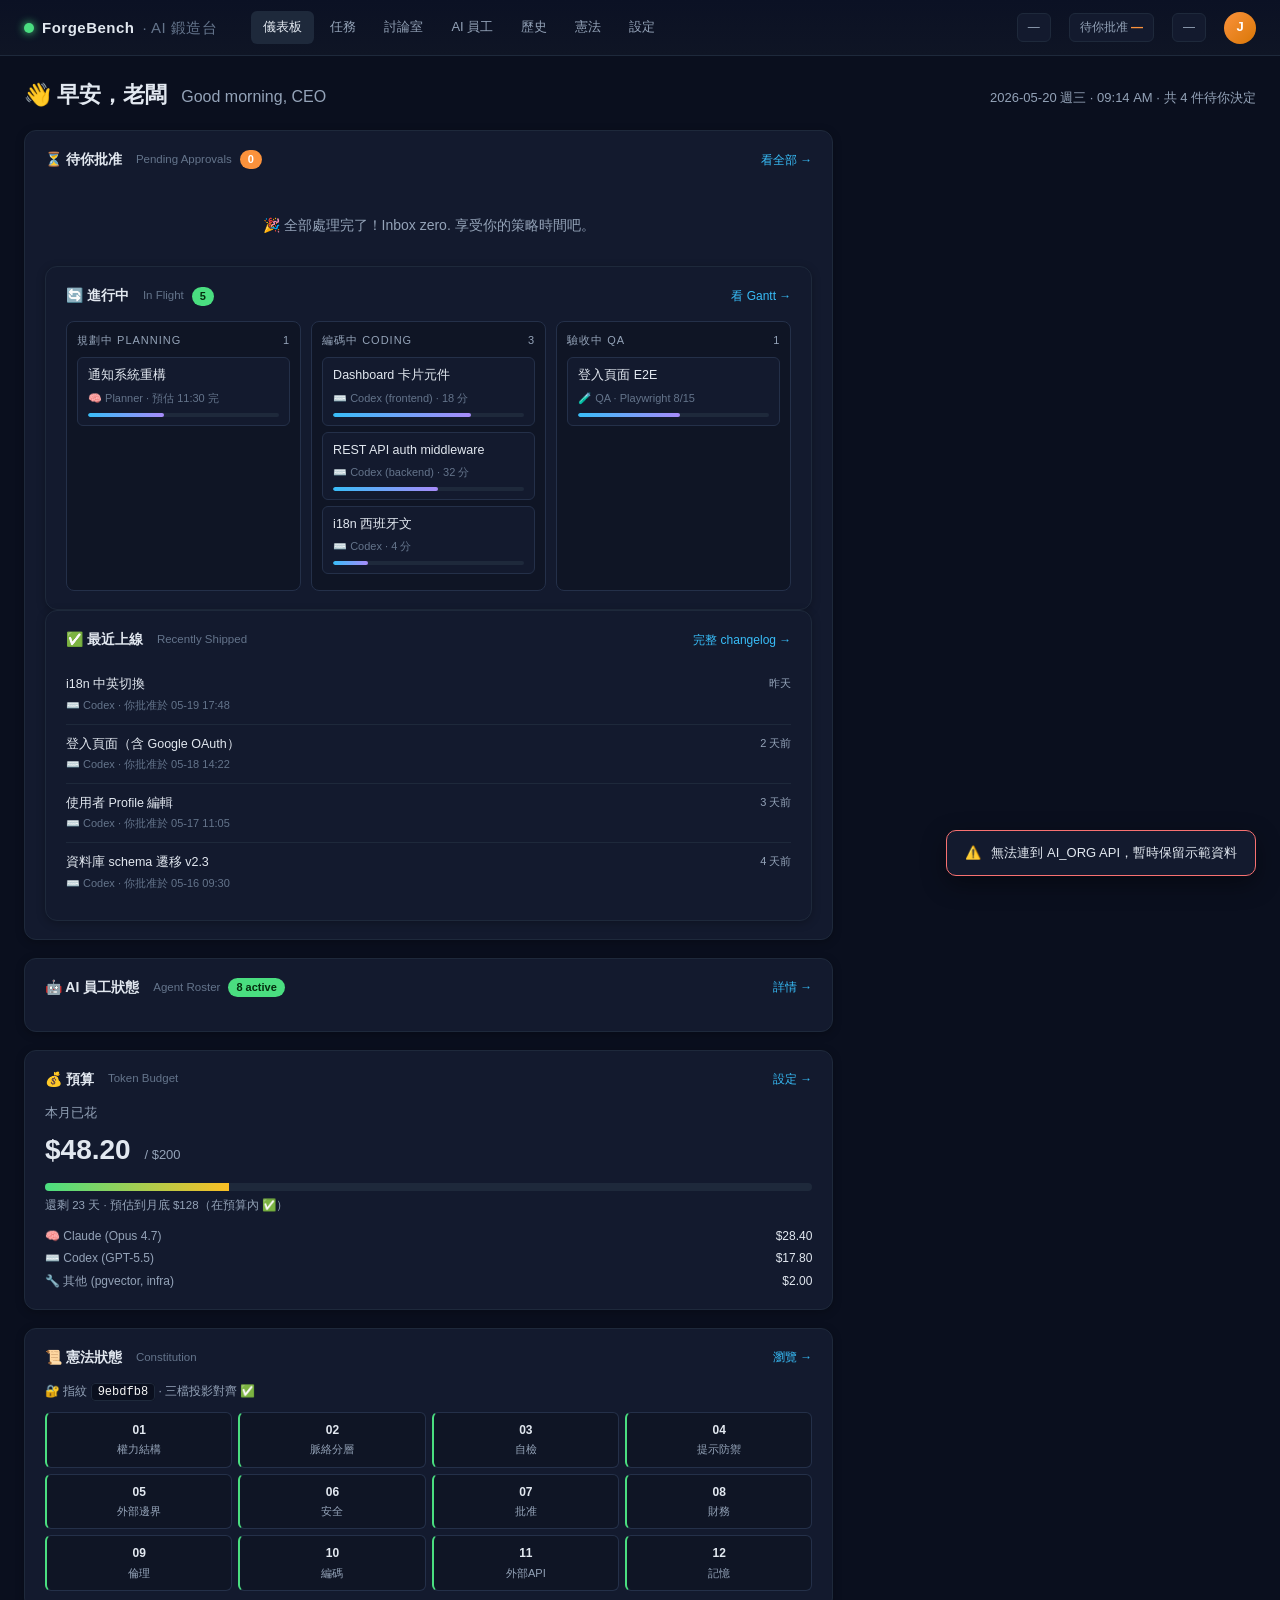
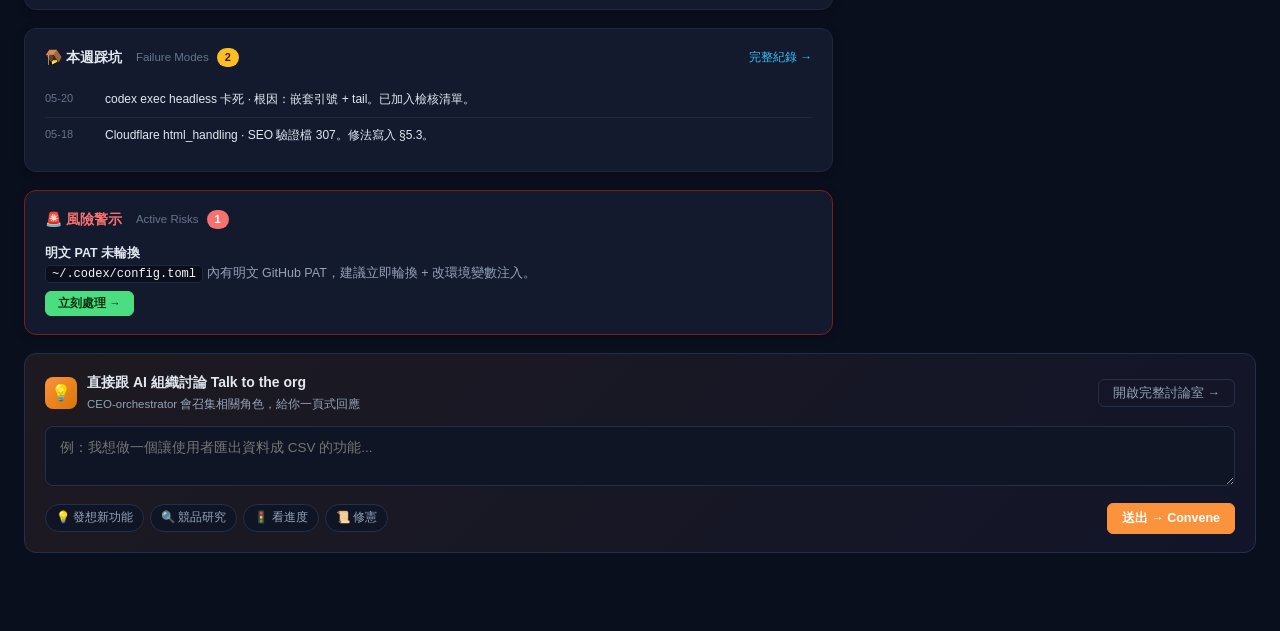
==== commit 97b7c5d4: "feat(dashboard): 清空 mock 假資料 — 5 個 data containers(approvals/task-list/agents/timeline/chat)讓 JS 從 A" ====
--- a/index.html
+++ b/index.html
@@ -93,83 +93,14 @@
       <!-- Pending Approvals -->
       <div class="card">
         <div class="card-head">
-          <h3>⏳ 待你批准 <span class="en">Pending Approvals</span> <span class="count" id="pending-badge">4</span></h3>
+          <h3>⏳ 待你批准 <span class="en">Pending Approvals</span> <span class="count" id="pending-badge">0</span></h3>
           <a class="more" href="tasks.html">看全部 →</a>
         </div>
 
         <div id="approvals">
-          <div class="approval-item" data-id="spec-pdf">
-            <div class="title">匯出 PDF 按鈕 <span style="color:var(--muted);font-weight:400;font-size:12px">(Export PDF)</span></div>
-            <div class="meta">
-              <span class="badge spec">SPEC</span>
-              <span>🧠 由 <b>Planner</b> 拆解</span>
-              <span>⏱️ <b>4 小時</b></span>
-              <span class="badge cost">💸 ≈ $1.20</span>
-            </div>
-            <div class="desc">使用者在報表頁需要一鍵匯出。Planner 建議用 <code>jsPDF</code>，不需後端。3 子任務、4 測試。</div>
-            <div class="actions">
-              <button class="btn primary" onclick="approveItem('spec-pdf', '✅ 匯出 PDF 已批准，Codex 已開工')">✅ 批准規格</button>
-              <button class="btn" onclick="showToast('✏️','改規格 modal 開啟（demo）')">✏️ 改規格</button>
-              <button class="btn danger" onclick="rejectItem('spec-pdf')">❌ 不做</button>
-              <a class="btn ghost" href="tasks.html">看完整 spec →</a>
-            </div>
-          </div>
-
-          <div class="approval-item" data-id="spec-pricing">
-            <div class="title">訂閱方案頁面 MVP <span style="color:var(--muted);font-weight:400;font-size:12px">(Pricing Page)</span></div>
-            <div class="meta">
-              <span class="badge spec">SPEC</span>
-              <span>🧠 由 <b>Planner</b> 拆解</span>
-              <span>⏱️ <b>8 小時</b></span>
-              <span class="badge cost">💸 ≈ $3.50</span>
-              <span class="badge risk">⚠️ GDPR 風險</span>
-            </div>
-            <div class="desc">三方案（Free/Pro/Team）+ Stripe SDK。<b style="color:var(--danger)">Constitution-keeper 標記</b>：GDPR 條款需先補。建議 v1 跳過、v2 補齊。</div>
-            <div class="actions">
-              <button class="btn primary" onclick="approveItem('spec-pricing','✅ 訂閱方案已批准（接受 GDPR 風險）')">✅ 批准（接受風險）</button>
-              <button class="btn" onclick="showToast('📜','將觸發修憲流程')">✏️ 先補 GDPR</button>
-              <button class="btn danger" onclick="rejectItem('spec-pricing')">❌ 不做</button>
-            </div>
-          </div>
-
-          <div class="approval-item shipping" data-id="ship-dark">
-            <div class="title">暗色模式切換 <span style="color:var(--muted);font-weight:400;font-size:12px">(Dark Mode)</span></div>
-            <div class="meta">
-              <span class="badge ship">SHIP</span>
-              <span>⌨️ <b>Codex</b> 實作</span>
-              <span class="badge test">🧪 12/12 通過</span>
-              <span>🧠 Claude review ✓</span>
-              <span>📦 +127 / -23</span>
-            </div>
-            <div class="desc">完成「設定 → 外觀 → 自動/亮/暗」。ThemeProvider + 5 元件 + E2E。已過硬閘門。</div>
-            <div class="actions">
-              <button class="btn primary" onclick="approveItem('ship-dark','🚀 暗色模式已上線')">🚀 Ship</button>
-              <button class="btn" onclick="showToast('👀','demo 影片載入中')">👀 Demo</button>
-              <button class="btn" onclick="showToast('📋','diff viewer 開啟')">📋 Diff</button>
-              <button class="btn danger" onclick="rejectItem('ship-dark')">🔄 退回</button>
-            </div>
-          </div>
-
-          <div class="approval-item shipping" data-id="ship-webhook">
-            <div class="title">Webhook 通知整合 <span style="color:var(--muted);font-weight:400;font-size:12px">(Webhooks)</span></div>
-            <div class="meta">
-              <span class="badge ship">SHIP</span>
-              <span>⌨️ <b>Codex</b> 實作</span>
-              <span class="badge test">🧪 18/18 通過</span>
-              <span>🧠 Claude review ✓</span>
-              <span>📦 +302 / -8</span>
-            </div>
-            <div class="desc">Slack / Discord / Email 三種 webhook，含簽章驗證、retry、rate-limit。</div>
-            <div class="actions">
-              <button class="btn primary" onclick="approveItem('ship-webhook','🚀 Webhook 已上線')">🚀 Ship</button>
-              <button class="btn" onclick="showToast('👀','demo 載入')">👀 Demo</button>
-              <button class="btn" onclick="showToast('📋','diff viewer 開啟')">📋 Diff</button>
-              <button class="btn danger" onclick="rejectItem('ship-webhook')">🔄 退回</button>
-            </div>
-          </div>
-        </div>
-
-        <div id="approvals-empty" style="display:none; text-align:center; padding:30px; color:var(--muted)">
+        
+
+        <div id="approvals-empty" style="display:block; text-align:center; padding:30px; color:var(--muted)">
           🎉 全部處理完了！Inbox zero. 享受你的策略時間吧。
         </div>
       </div>
@@ -262,15 +193,8 @@
           <h3>🤖 AI 員工狀態 <span class="en">Agent Roster</span> <span class="count ok">8 active</span></h3>
           <a class="more" href="agents.html">詳情 →</a>
         </div>
-        <div class="agents">
-          <div class="agent active"><div class="icon">🎯</div><div class="body"><div class="name">CEO-orchestrator <span class="status-dot"></span></div><div class="status">監聽中</div></div></div>
-          <div class="agent active"><div class="icon">🔍</div><div class="body"><div class="name">Planner <span class="status-dot"></span></div><div class="status">拆通知系統</div></div></div>
-          <div class="agent active"><div class="icon">⌨️</div><div class="body"><div class="name">Frontend <span class="status-dot"></span></div><div class="status">寫卡片元件</div></div></div>
-          <div class="agent active"><div class="icon">🔧</div><div class="body"><div class="name">Backend <span class="status-dot"></span></div><div class="status">寫 auth middleware</div></div></div>
-          <div class="agent active"><div class="icon">🧪</div><div class="body"><div class="name">QA <span class="status-dot"></span></div><div class="status">E2E 8/15</div></div></div>
-          <div class="agent active"><div class="icon">🛡️</div><div class="body"><div class="name">Constitution-keeper <span class="status-dot"></span></div><div class="status">守衛中</div></div></div>
-          <div class="agent idle"><div class="icon">📋</div><div class="body"><div class="name">Task <span class="status-dot"></span></div><div class="status">閒置</div></div></div>
-          <div class="agent idle"><div class="icon">💬</div><div class="body"><div class="name">Assistant <span class="status-dot"></span></div><div class="status">閒置</div></div></div>
+        <div class="agents" id="agents-grid">
+        </div>
         </div>
       </div>
 
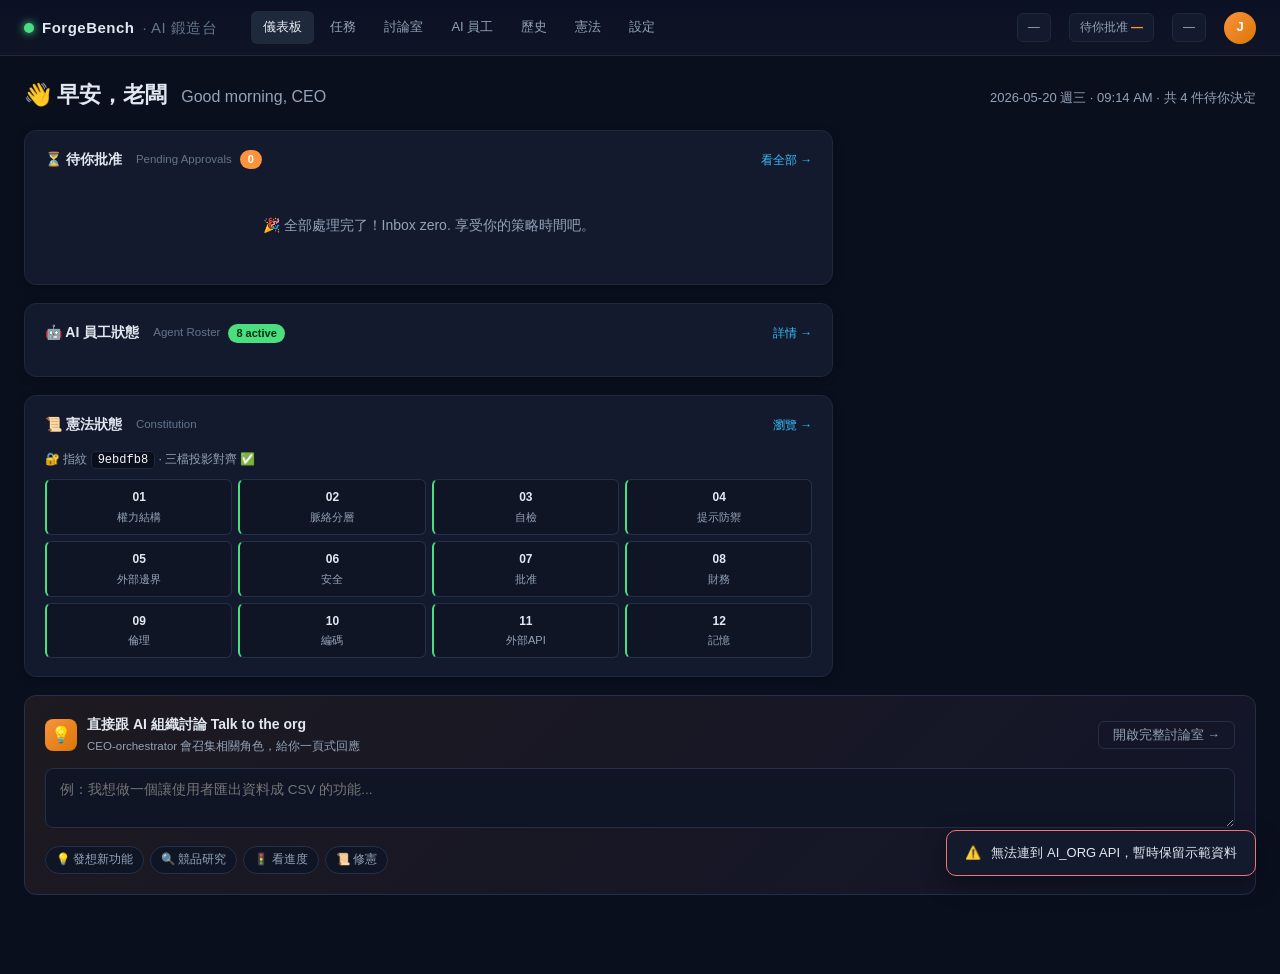
==== commit e75f6b7b: "feat(dashboard): 補清 mock — discuss.html #chat 6 個假對話氣泡(早上 regex 沒抓到,id 是 'chat' 不是 'chat-messages')+" ====
--- a/index.html
+++ b/index.html
@@ -106,7 +106,7 @@
       </div>
 
       <!-- Kanban -->
-      <div class="card">
+      <div class="card" style="display:none">
         <div class="card-head">
           <h3>🔄 進行中 <span class="en">In Flight</span> <span class="count ok">5</span></h3>
           <a class="more" href="tasks.html">看 Gantt →</a>
@@ -150,7 +150,7 @@
       </div>
 
       <!-- Recent Ships -->
-      <div class="card">
+      <div class="card" style="display:none">
         <div class="card-head">
           <h3>✅ 最近上線 <span class="en">Recently Shipped</span></h3>
           <a class="more" href="history.html">完整 changelog →</a>
@@ -199,7 +199,7 @@
       </div>
 
       <!-- Budget -->
-      <div class="card">
+      <div class="card" style="display:none">
         <div class="card-head">
           <h3>💰 預算 <span class="en">Token Budget</span></h3>
           <a class="more" href="settings.html">設定 →</a>
@@ -241,7 +241,7 @@
       </div>
 
       <!-- Failure modes -->
-      <div class="card">
+      <div class="card" style="display:none">
         <div class="card-head">
           <h3>🪤 本週踩坑 <span class="en">Failure Modes</span> <span class="count warn">2</span></h3>
           <a class="more" href="history.html">完整紀錄 →</a>
@@ -257,7 +257,7 @@
       </div>
 
       <!-- Risk -->
-      <div class="card" style="border-color:#7f1d1d">
+      <div class="card" style="display:none;border-color:#7f1d1d">
         <div class="card-head">
           <h3 style="color:var(--danger)">🚨 風險警示 <span class="en">Active Risks</span> <span class="count" style="background:var(--danger)">1</span></h3>
         </div>
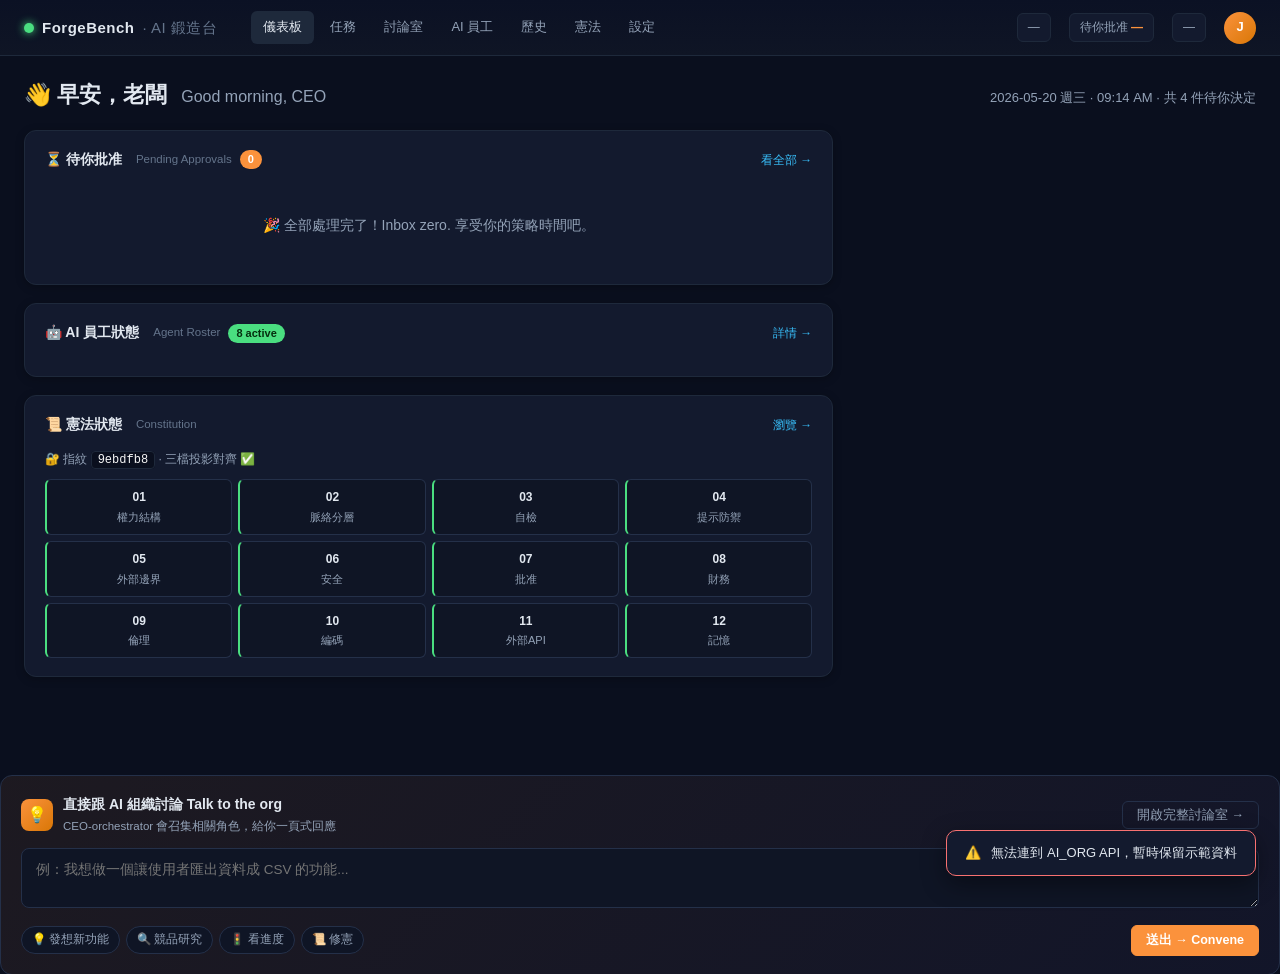
==== commit ae3a4304: "feat(dashboard): 第三輪清空 mock — tasks.html #task-list 13 個假任務(平衡 div 法)+ history.html 假日期 + settings.h" ====
--- a/index.html
+++ b/index.html
@@ -262,9 +262,8 @@
           <h3 style="color:var(--danger)">🚨 風險警示 <span class="en">Active Risks</span> <span class="count" style="background:var(--danger)">1</span></h3>
         </div>
         <div style="font-size:12.5px;color:var(--muted)">
-          <b style="color:var(--text)">明文 PAT 未輪換</b><br>
-          <code>~/.codex/config.toml</code> 內有明文 GitHub PAT，建議立即輪換 + 改環境變數注入。
-          <div style="margin-top:8px"><button class="btn primary" style="padding:4px 12px;font-size:11.5px" onclick="showToast('🛡️','已開啟輪換流程')">立刻處理 →</button></div>
+          <div style="font-size:12.5px;color:var(--muted)">尚無風險(API 連線後顯示真實警示)</div>
+        </div>
         </div>
       </div>
     </div>
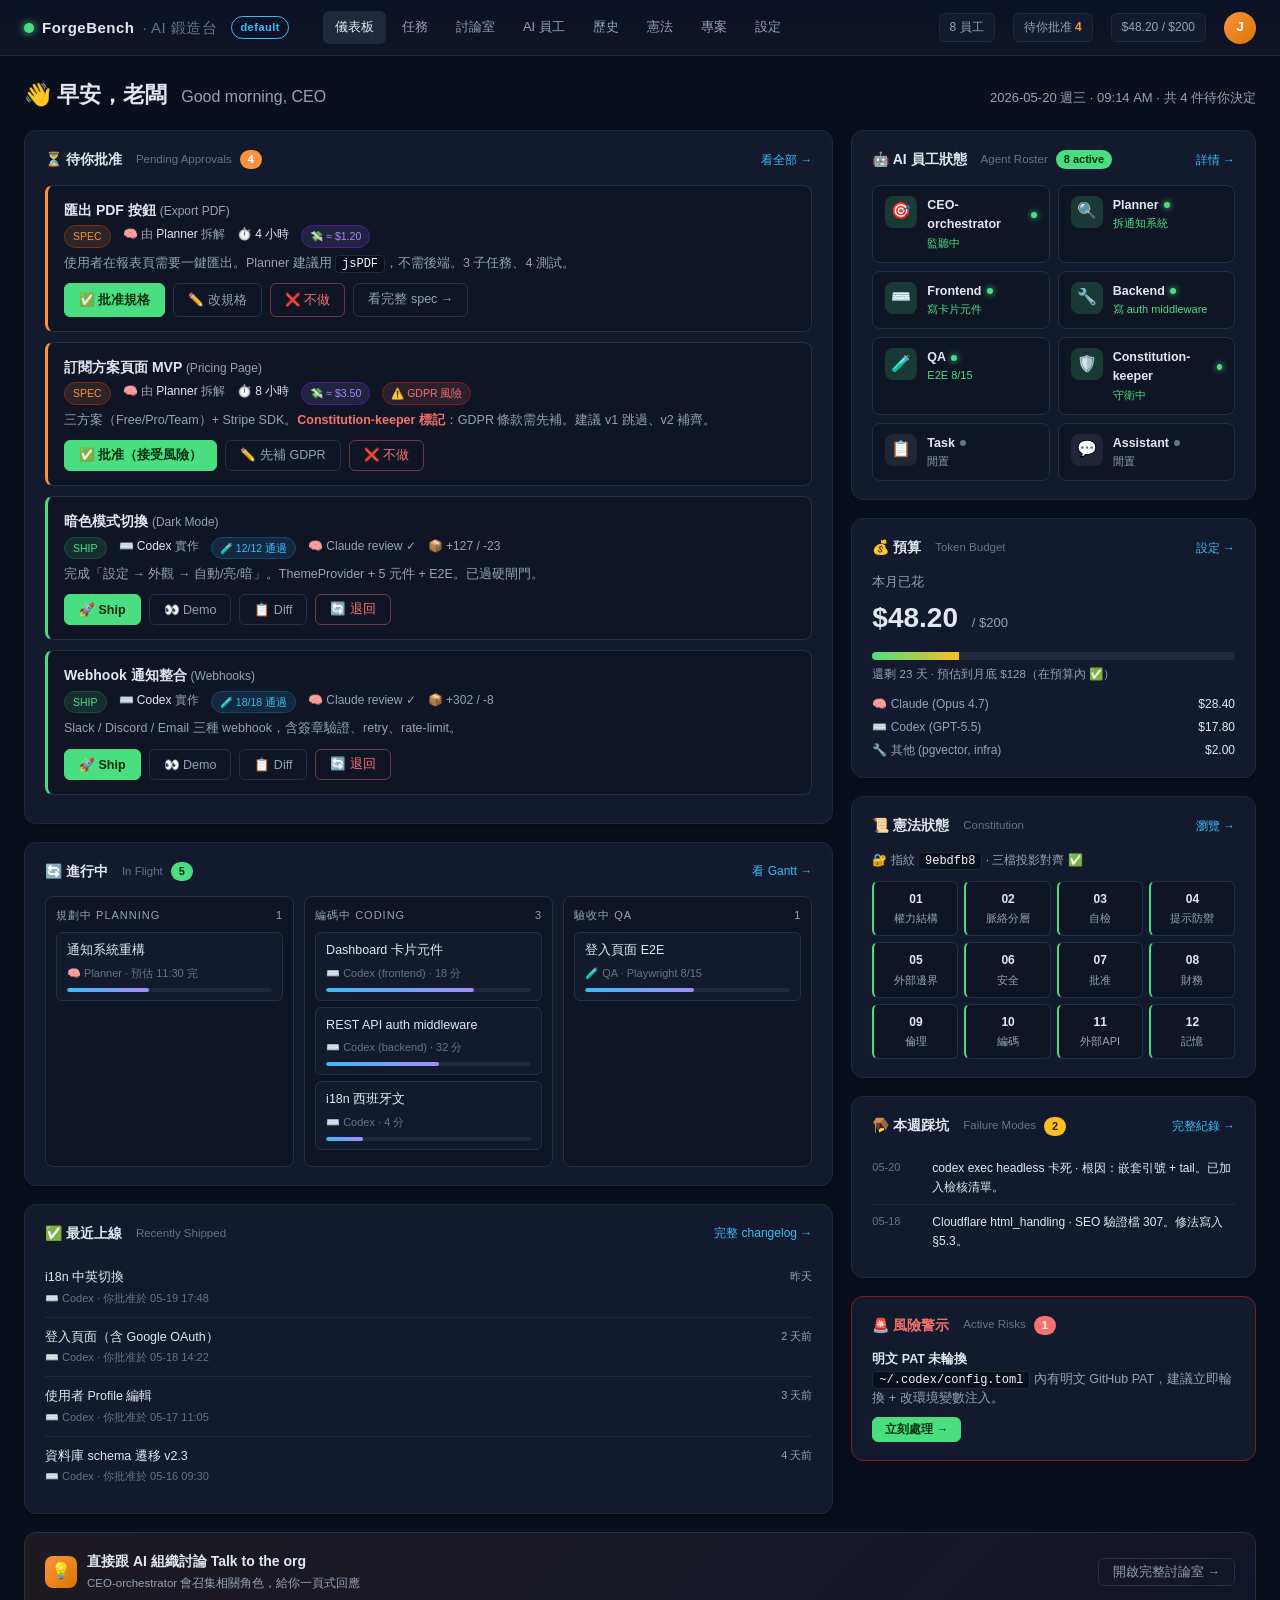
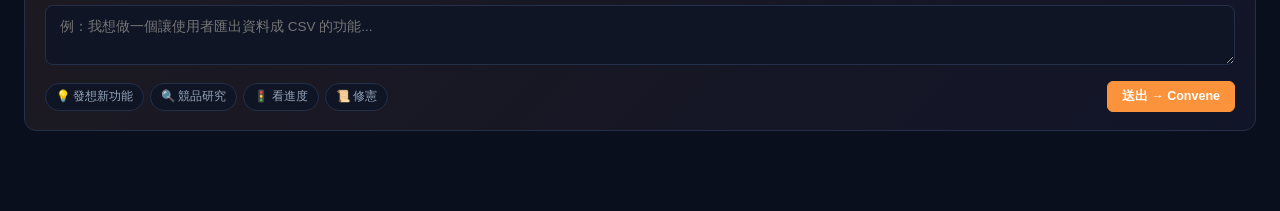
==== commit 9ddee2f4: "feat(dashboard): 7 頁全面補回示範資料 — demo 看起來豐富不空 - index.html: 4 個 pending approvals + kanban + 8 agents " ====
--- a/index.html
+++ b/index.html
@@ -93,20 +93,89 @@
       <!-- Pending Approvals -->
       <div class="card">
         <div class="card-head">
-          <h3>⏳ 待你批准 <span class="en">Pending Approvals</span> <span class="count" id="pending-badge">0</span></h3>
+          <h3>⏳ 待你批准 <span class="en">Pending Approvals</span> <span class="count" id="pending-badge">4</span></h3>
           <a class="more" href="tasks.html">看全部 →</a>
         </div>
 
         <div id="approvals">
-        
-
-        <div id="approvals-empty" style="display:block; text-align:center; padding:30px; color:var(--muted)">
+          <div class="approval-item" data-id="spec-pdf">
+            <div class="title">匯出 PDF 按鈕 <span style="color:var(--muted);font-weight:400;font-size:12px">(Export PDF)</span></div>
+            <div class="meta">
+              <span class="badge spec">SPEC</span>
+              <span>🧠 由 <b>Planner</b> 拆解</span>
+              <span>⏱️ <b>4 小時</b></span>
+              <span class="badge cost">💸 ≈ $1.20</span>
+            </div>
+            <div class="desc">使用者在報表頁需要一鍵匯出。Planner 建議用 <code>jsPDF</code>，不需後端。3 子任務、4 測試。</div>
+            <div class="actions">
+              <button class="btn primary" onclick="approveItem('spec-pdf', '✅ 匯出 PDF 已批准，Codex 已開工')">✅ 批准規格</button>
+              <button class="btn" onclick="showToast('✏️','改規格 modal 開啟（demo）')">✏️ 改規格</button>
+              <button class="btn danger" onclick="rejectItem('spec-pdf')">❌ 不做</button>
+              <a class="btn ghost" href="tasks.html">看完整 spec →</a>
+            </div>
+          </div>
+
+          <div class="approval-item" data-id="spec-pricing">
+            <div class="title">訂閱方案頁面 MVP <span style="color:var(--muted);font-weight:400;font-size:12px">(Pricing Page)</span></div>
+            <div class="meta">
+              <span class="badge spec">SPEC</span>
+              <span>🧠 由 <b>Planner</b> 拆解</span>
+              <span>⏱️ <b>8 小時</b></span>
+              <span class="badge cost">💸 ≈ $3.50</span>
+              <span class="badge risk">⚠️ GDPR 風險</span>
+            </div>
+            <div class="desc">三方案（Free/Pro/Team）+ Stripe SDK。<b style="color:var(--danger)">Constitution-keeper 標記</b>：GDPR 條款需先補。建議 v1 跳過、v2 補齊。</div>
+            <div class="actions">
+              <button class="btn primary" onclick="approveItem('spec-pricing','✅ 訂閱方案已批准（接受 GDPR 風險）')">✅ 批准（接受風險）</button>
+              <button class="btn" onclick="showToast('📜','將觸發修憲流程')">✏️ 先補 GDPR</button>
+              <button class="btn danger" onclick="rejectItem('spec-pricing')">❌ 不做</button>
+            </div>
+          </div>
+
+          <div class="approval-item shipping" data-id="ship-dark">
+            <div class="title">暗色模式切換 <span style="color:var(--muted);font-weight:400;font-size:12px">(Dark Mode)</span></div>
+            <div class="meta">
+              <span class="badge ship">SHIP</span>
+              <span>⌨️ <b>Codex</b> 實作</span>
+              <span class="badge test">🧪 12/12 通過</span>
+              <span>🧠 Claude review ✓</span>
+              <span>📦 +127 / -23</span>
+            </div>
+            <div class="desc">完成「設定 → 外觀 → 自動/亮/暗」。ThemeProvider + 5 元件 + E2E。已過硬閘門。</div>
+            <div class="actions">
+              <button class="btn primary" onclick="approveItem('ship-dark','🚀 暗色模式已上線')">🚀 Ship</button>
+              <button class="btn" onclick="showToast('👀','demo 影片載入中')">👀 Demo</button>
+              <button class="btn" onclick="showToast('📋','diff viewer 開啟')">📋 Diff</button>
+              <button class="btn danger" onclick="rejectItem('ship-dark')">🔄 退回</button>
+            </div>
+          </div>
+
+          <div class="approval-item shipping" data-id="ship-webhook">
+            <div class="title">Webhook 通知整合 <span style="color:var(--muted);font-weight:400;font-size:12px">(Webhooks)</span></div>
+            <div class="meta">
+              <span class="badge ship">SHIP</span>
+              <span>⌨️ <b>Codex</b> 實作</span>
+              <span class="badge test">🧪 18/18 通過</span>
+              <span>🧠 Claude review ✓</span>
+              <span>📦 +302 / -8</span>
+            </div>
+            <div class="desc">Slack / Discord / Email 三種 webhook，含簽章驗證、retry、rate-limit。</div>
+            <div class="actions">
+              <button class="btn primary" onclick="approveItem('ship-webhook','🚀 Webhook 已上線')">🚀 Ship</button>
+              <button class="btn" onclick="showToast('👀','demo 載入')">👀 Demo</button>
+              <button class="btn" onclick="showToast('📋','diff viewer 開啟')">📋 Diff</button>
+              <button class="btn danger" onclick="rejectItem('ship-webhook')">🔄 退回</button>
+            </div>
+          </div>
+        </div>
+
+        <div id="approvals-empty" style="display:none; text-align:center; padding:30px; color:var(--muted)">
           🎉 全部處理完了！Inbox zero. 享受你的策略時間吧。
         </div>
       </div>
 
       <!-- Kanban -->
-      <div class="card" style="display:none">
+      <div class="card">
         <div class="card-head">
           <h3>🔄 進行中 <span class="en">In Flight</span> <span class="count ok">5</span></h3>
           <a class="more" href="tasks.html">看 Gantt →</a>
@@ -150,7 +219,7 @@
       </div>
 
       <!-- Recent Ships -->
-      <div class="card" style="display:none">
+      <div class="card">
         <div class="card-head">
           <h3>✅ 最近上線 <span class="en">Recently Shipped</span></h3>
           <a class="more" href="history.html">完整 changelog →</a>
@@ -194,12 +263,19 @@
           <a class="more" href="agents.html">詳情 →</a>
         </div>
         <div class="agents" id="agents-grid">
-        </div>
+          <div class="agent active"><div class="icon">🎯</div><div class="body"><div class="name">CEO-orchestrator <span class="status-dot"></span></div><div class="status">監聽中</div></div></div>
+          <div class="agent active"><div class="icon">🔍</div><div class="body"><div class="name">Planner <span class="status-dot"></span></div><div class="status">拆通知系統</div></div></div>
+          <div class="agent active"><div class="icon">⌨️</div><div class="body"><div class="name">Frontend <span class="status-dot"></span></div><div class="status">寫卡片元件</div></div></div>
+          <div class="agent active"><div class="icon">🔧</div><div class="body"><div class="name">Backend <span class="status-dot"></span></div><div class="status">寫 auth middleware</div></div></div>
+          <div class="agent active"><div class="icon">🧪</div><div class="body"><div class="name">QA <span class="status-dot"></span></div><div class="status">E2E 8/15</div></div></div>
+          <div class="agent active"><div class="icon">🛡️</div><div class="body"><div class="name">Constitution-keeper <span class="status-dot"></span></div><div class="status">守衛中</div></div></div>
+          <div class="agent idle"><div class="icon">📋</div><div class="body"><div class="name">Task <span class="status-dot"></span></div><div class="status">閒置</div></div></div>
+          <div class="agent idle"><div class="icon">💬</div><div class="body"><div class="name">Assistant <span class="status-dot"></span></div><div class="status">閒置</div></div></div>
         </div>
       </div>
 
       <!-- Budget -->
-      <div class="card" style="display:none">
+      <div class="card">
         <div class="card-head">
           <h3>💰 預算 <span class="en">Token Budget</span></h3>
           <a class="more" href="settings.html">設定 →</a>
@@ -241,7 +317,7 @@
       </div>
 
       <!-- Failure modes -->
-      <div class="card" style="display:none">
+      <div class="card">
         <div class="card-head">
           <h3>🪤 本週踩坑 <span class="en">Failure Modes</span> <span class="count warn">2</span></h3>
           <a class="more" href="history.html">完整紀錄 →</a>
@@ -257,13 +333,14 @@
       </div>
 
       <!-- Risk -->
-      <div class="card" style="display:none;border-color:#7f1d1d">
+      <div class="card" style="border-color:#7f1d1d">
         <div class="card-head">
           <h3 style="color:var(--danger)">🚨 風險警示 <span class="en">Active Risks</span> <span class="count" style="background:var(--danger)">1</span></h3>
         </div>
         <div style="font-size:12.5px;color:var(--muted)">
-          <div style="font-size:12.5px;color:var(--muted)">尚無風險(API 連線後顯示真實警示)</div>
-        </div>
+          <b style="color:var(--text)">明文 PAT 未輪換</b><br>
+          <code>~/.codex/config.toml</code> 內有明文 GitHub PAT，建議立即輪換 + 改環境變數注入。
+          <div style="margin-top:8px"><button class="btn primary" style="padding:4px 12px;font-size:11.5px" onclick="showToast('🛡️','已開啟輪換流程')">立刻處理 →</button></div>
         </div>
       </div>
     </div>
